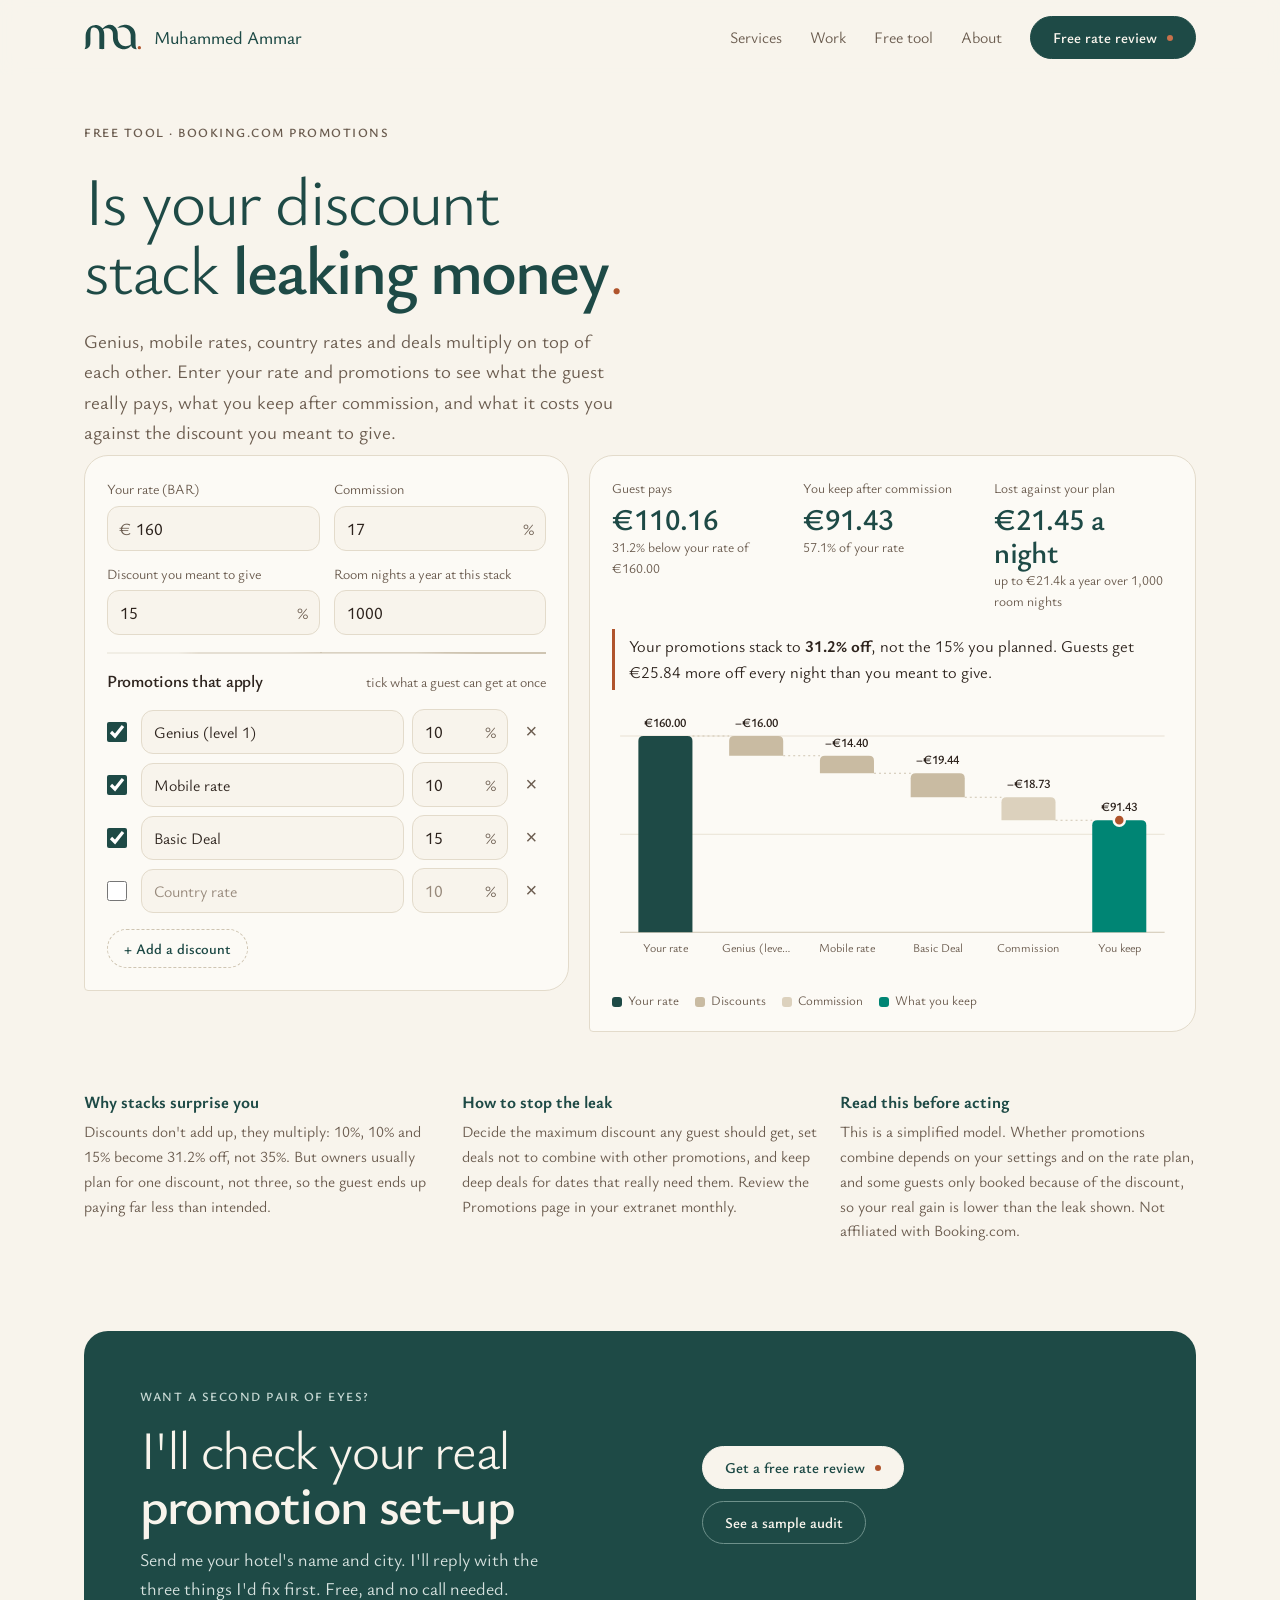
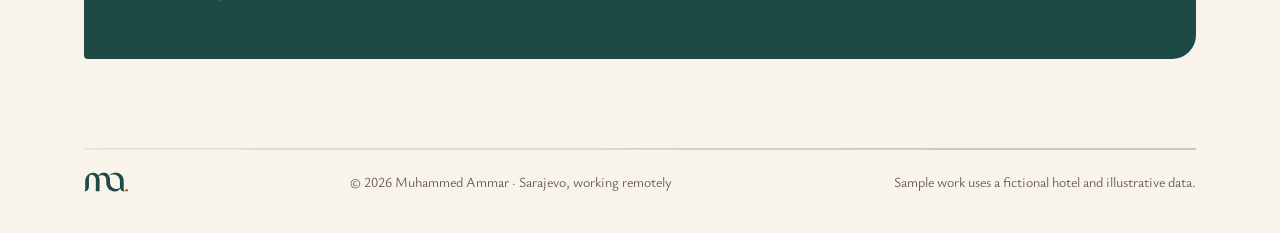
==== tools/discount-stack.html @ 3a13d248 "Add free Booking.com discount stack calculator" ====
<!doctype html>
<html lang="en">
<head>
<meta charset="utf-8">
<meta name="viewport" content="width=device-width, initial-scale=1">
<title>Booking.com discount stack calculator · Muhammed Ammar</title>
<meta name="description" content="Free calculator: see how Genius, mobile rates and deals multiply on Booking.com, what guests really pay, and what you keep after commission.">
<meta name="theme-color" content="#F8F4EC">
<meta property="og:title" content="Booking.com discount stack calculator · Muhammed Ammar">
<meta property="og:description" content="Free calculator: see how Genius, mobile rates and deals multiply on Booking.com, what guests really pay, and what you keep after commission.">
<meta property="og:type" content="website">
<meta property="og:url" content="https://mukymouse.github.io/tools/discount-stack.html">
<meta property="og:image" content="https://mukymouse.github.io/assets/og.png">
<meta name="twitter:card" content="summary_large_image">
<link rel="icon" href="../assets/favicon.svg" type="image/svg+xml">
<link rel="icon" href="../assets/favicon-32.png" sizes="32x32" type="image/png">
<link rel="apple-touch-icon" href="../assets/apple-touch-icon.png">
<link rel="preconnect" href="https://fonts.googleapis.com"><link rel="preconnect" href="https://fonts.gstatic.com" crossorigin><link rel="stylesheet" href="https://fonts.googleapis.com/css2?family=Ysabeau+Office:ital,wght@0,300;0,400;0,500;0,600;0,700;1,400&display=swap">
<link rel="stylesheet" href="../assets/site.css">
</head>
<body>
<header class="top"><div class="wrap">
  <a class="brand" href="../index.html" aria-label="Muhammed Ammar, home"><svg viewBox="820 560 2740 1230" role="img" aria-label="ma. mark"><path d="M2671.0,1755.3 C2653.1,1754.5 2607.3,1748.1 2593.5,1744.5 C2590.8,1743.8 2585.3,1742.4 2581.5,1741.5 C2577.7,1740.5 2572.2,1739.2 2569.5,1738.4 C2566.8,1737.6 2560.7,1735.9 2556.0,1734.6 C2396.3,1689.3 2268.3,1563.4 2220.0,1404.0 C2215.3,1388.5 2214.9,1387.1 2210.1,1368.5 C2209.2,1364.8 2207.0,1353.9 2203.5,1336.0 C2200.8,1321.6 2197.8,1301.7 2195.4,1281.5 C2191.3,1247.0 2190.9,1234.8 2190.0,1140.5 C2189.2,1042.0 2188.5,1026.6 2183.5,989.5 C2181.6,975.3 2176.6,952.4 2172.9,940.3 C2171.2,934.9 2169.5,929.1 2169.0,927.5 C2168.6,925.9 2167.2,922.0 2166.0,919.0 C2164.8,916.0 2163.5,912.4 2163.1,911.0 C2142.6,847.1 2077.7,788.1 2007.5,769.7 C2004.2,768.9 1999.7,767.7 1997.5,767.1 C1960.3,757.4 1908.6,756.5 1862.0,764.7 C1835.9,769.3 1830.4,770.4 1817.5,774.0 C1813.1,775.2 1808.2,776.6 1806.5,777.0 C1790.7,781.1 1751.5,796.7 1729.8,807.6 C1721.0,812.0 1720.8,814.1 1728.0,830.1 C1735.4,846.4 1745.6,872.6 1750.1,886.5 C1751.1,889.8 1752.5,894.1 1753.2,896.0 C1753.8,897.9 1754.6,900.9 1755.0,902.5 C1755.4,904.1 1756.8,909.1 1758.0,913.5 C1760.6,922.7 1761.9,928.8 1766.1,949.5 C1774.1,988.9 1777.5,1022.4 1778.9,1073.5 C1780.4,1127.9 1779.4,1747.1 1777.8,1748.1 C1775.6,1749.5 1549.6,1749.2 1548.2,1747.8 C1547.3,1746.9 1547.0,1667.7 1547.0,1397.4 C1547.0,1175.0 1546.6,1042.6 1546.0,1032.8 C1544.8,1013.9 1542.3,988.2 1541.0,981.5 C1540.5,978.8 1539.8,974.2 1539.5,971.5 C1539.2,968.8 1538.3,963.6 1537.5,960.0 C1536.8,956.4 1535.4,949.9 1534.5,945.5 C1532.9,937.9 1532.1,935.0 1528.4,922.0 C1500.9,827.8 1437.0,758.9 1357.5,738.0 C1355.8,737.6 1350.2,736.1 1345.0,734.7 C1306.1,724.5 1257.6,724.4 1221.0,734.4 C1218.0,735.2 1213.7,736.4 1211.5,737.0 C1196.4,741.2 1183.8,748.7 1177.1,757.6 C1166.6,771.4 1150.5,810.7 1145.7,834.0 C1145.4,835.4 1144.5,839.6 1143.6,843.5 C1138.3,866.3 1132.6,903.6 1129.6,934.5 C1127.4,957.2 1125.2,985.2 1124.4,1001.0 C1124.0,1008.4 1123.8,1110.8 1123.9,1228.5 C1124.1,1443.9 1123.9,1456.4 1120.5,1485.5 C1117.2,1512.7 1115.7,1520.2 1107.0,1553.5 C1082.4,1647.1 1001.8,1722.3 902.5,1744.3 C898.6,1745.1 893.2,1746.3 890.5,1746.9 C881.2,1748.9 859.2,1752.0 854.1,1752.0 C847.9,1752.0 847.2,1748.9 851.7,1741.8 C864.8,1720.9 879.5,1681.9 886.5,1649.0 C887.4,1644.9 888.5,1639.7 889.0,1637.4 C890.8,1629.7 893.9,1604.5 895.0,1589.0 C895.6,1580.5 896.3,1572.2 896.6,1570.5 C896.9,1568.8 897.6,1459.7 898.0,1328.0 C898.8,1096.6 899.1,1076.5 902.0,1056.2 C907.5,1017.6 910.5,1000.5 915.6,979.0 C918.2,968.2 918.6,966.8 924.0,949.0 C970.2,796.9 1080.8,682.3 1227.5,634.6 C1233.7,632.5 1242.5,630.1 1260.0,625.4 C1272.7,622.1 1299.7,617.4 1325.0,614.1 C1365.4,608.8 1419.2,610.4 1457.0,618.1 C1462.8,619.2 1469.5,620.6 1472.0,621.0 C1506.1,627.1 1561.9,650.7 1596.0,673.4 C1631.8,697.1 1681.0,744.9 1694.9,769.2 C1697.9,774.4 1703.9,773.2 1708.6,766.8 C1760.5,694.0 1841.2,637.4 1925.0,614.8 C1932.9,612.7 1934.1,612.4 1948.5,609.2 C2001.9,597.3 2063.1,597.3 2116.5,609.2 C2121.4,610.3 2127.3,611.6 2129.5,612.0 C2152.3,616.8 2200.2,637.0 2227.1,653.2 C2307.1,701.4 2370.7,791.1 2397.0,892.5 C2397.4,894.1 2398.9,899.8 2400.3,905.0 C2403.0,915.6 2405.2,926.0 2407.5,939.8 C2408.3,944.8 2409.7,952.9 2410.5,957.8 C2411.9,966.4 2413.9,982.6 2416.2,1005.0 C2416.9,1012.5 2417.6,1051.4 2418.0,1116.5 C2418.7,1218.0 2419.2,1229.9 2423.0,1253.7 C2423.6,1257.4 2424.8,1264.5 2425.6,1269.5 C2427.7,1282.7 2429.9,1293.3 2432.7,1304.0 C2434.1,1309.2 2435.6,1315.3 2436.1,1317.5 C2437.8,1324.8 2444.3,1345.3 2448.0,1355.0 C2449.2,1358.0 2450.5,1361.6 2451.0,1363.0 C2457.0,1381.6 2485.0,1433.6 2499.9,1454.0 C2593.6,1582.6 2755.3,1637.4 2909.5,1592.9 C2913.3,1591.8 2917.8,1590.5 2919.5,1590.1 C2933.4,1586.3 2964.8,1572.2 2981.3,1562.4 C3000.3,1551.0 3025.0,1532.9 3032.4,1525.0 L3037.3,1519.8 L3036.6,1506.1 C3036.2,1498.6 3035.4,1487.3 3034.9,1481.0 C3034.2,1474.0 3033.5,1403.6 3033.0,1301.5 C3032.1,1126.8 3031.9,1119.8 3027.5,1080.6 C3024.5,1053.4 3019.5,1027.3 3013.6,1007.0 C3006.7,983.7 3005.3,979.7 2997.2,960.0 C2971.1,897.0 2942.0,854.8 2894.7,810.9 C2836.5,756.9 2773.4,726.9 2688.7,713.0 C2621.9,702.1 2543.8,710.3 2469.0,736.2 C2462.7,738.3 2453.4,741.5 2448.5,743.2 C2443.6,744.8 2432.3,749.1 2423.4,752.6 C2404.3,760.2 2401.0,760.6 2401.0,755.6 C2401.0,738.7 2469.0,683.6 2523.5,656.2 C2556.1,639.9 2607.1,621.9 2642.0,614.4 C2663.9,609.6 2662.2,610.0 2688.5,606.0 C2744.5,597.6 2819.1,599.8 2873.7,611.5 C2942.2,626.1 2992.8,646.2 3042.0,678.5 C3126.0,733.5 3189.7,812.2 3220.1,898.5 C3221.6,902.9 3223.8,908.9 3224.9,911.8 C3229.5,924.1 3237.1,951.8 3241.3,971.5 C3243.8,982.9 3245.4,991.7 3250.0,1019.0 C3251.3,1026.3 3254.6,1056.3 3256.0,1072.5 C3258.7,1104.6 3259.2,1138.5 3260.0,1337.0 C3260.5,1452.2 3261.1,1548.3 3261.4,1550.5 C3261.7,1552.7 3262.4,1561.9 3263.0,1571.0 C3265.3,1605.1 3269.2,1632.9 3275.0,1657.0 C3278.6,1672.0 3279.2,1673.9 3287.7,1697.4 C3289.8,1703.3 3298.0,1721.0 3301.0,1726.0 C3302.5,1728.5 3306.0,1734.2 3308.8,1738.7 C3312.5,1744.6 3314.0,1748.0 3314.0,1750.5 L3314.0,1754.0 L3301.2,1754.0 C3192.4,1753.9 3113.8,1713.2 3076.1,1637.5 C3069.4,1623.9 3069.1,1623.2 3060.8,1598.8 L3054.7,1581.0 L3050.6,1581.0 L3046.5,1581.0 L3034.0,1597.3 C3015.5,1621.3 2999.9,1638.0 2976.0,1659.6 C2951.9,1681.3 2912.3,1706.1 2876.1,1722.0 C2859.9,1729.1 2824.6,1740.3 2805.0,1744.5 C2788.0,1748.2 2784.0,1748.9 2772.5,1750.5 C2765.9,1751.3 2757.4,1752.5 2753.5,1753.1 C2737.2,1755.4 2698.0,1756.5 2671.0,1755.3 Z" fill="#1E4A46"/><circle cx="3440" cy="1678" r="78" fill="#B0542C"/></svg><span>Muhammed Ammar</span></a>
  <nav><a href="../index.html#services">Services</a><a href="../index.html#work">Work</a><a href="../tools/discount-stack.html">Free tool</a><a href="../index.html#about">About</a><a class="btn" href="../index.html#contact">Free rate review</a></nav>
</div></header>
<main class="wrap">

<section class="case-hero" style="max-width:860px">
  <span class="t-label">Free tool · Booking.com promotions</span>
  <h1 class="t-display" style="font-size:clamp(38px,5.6vw,68px)">Is your discount stack <b>leaking money</b><span class="stop">.</span></h1>
  <p class="lead">Genius, mobile rates, country rates and deals multiply on top of each other. Enter your rate and promotions to see what the guest really pays, what you keep after commission, and what it costs you against the discount you meant to give.</p>
</section>

<div class="tool">
  <div class="card">
    <div class="fields">
      <div class="field"><label for="bar">Your rate (BAR)</label><div class="inp"><span class="pre">€</span><input id="bar" type="number" inputmode="decimal" min="0" step="1" value="160"></div></div>
      <div class="field"><label for="comm">Commission</label><div class="inp"><input id="comm" type="number" inputmode="decimal" min="0" max="60" step="0.5" value="17"><span class="suf">%</span></div></div>
      <div class="field"><label for="intended">Discount you meant to give</label><div class="inp"><input id="intended" type="number" inputmode="decimal" min="0" max="90" step="1" value="15"><span class="suf">%</span></div></div>
      <div class="field"><label for="nights">Room nights a year at this stack</label><div class="inp"><input id="nights" type="number" inputmode="numeric" min="0" step="10" value="1000"></div></div>
    </div>
    <hr class="rule">
    <div class="disc-head"><b class="t-head" style="font-size:17px">Promotions that apply</b><span class="fine">tick what a guest can get at once</span></div>
    <div class="disc" id="rows"></div>
    <button class="add" id="add" type="button">+ Add a discount</button>
  </div>

  <div class="card" aria-live="polite">
    <div class="res">
      <div><span>Guest pays</span><b id="o-price">€0</b><em id="o-disc"></em></div>
      <div><span>You keep after commission</span><b id="o-keep">€0</b><em id="o-keeppct"></em></div>
      <div><span>Lost against your plan</span><b id="o-leak">€0</b><em id="o-year"></em></div>
    </div>
    <p class="verdict" id="verdict"></p>
    <div class="chart" id="chart"></div>
    <div class="legend"><span><i class="sq" style="background:#1E4A46"></i>Your rate</span><span><i class="sq" style="background:#C9BBA2"></i>Discounts</span><span><i class="sq" style="background:#DCD1BD"></i>Commission</span><span><i class="sq" style="background:#008574"></i>What you keep</span></div>
  </div>
</div>

<section style="padding-top:56px">
  <div class="how">
    <div><b>Why stacks surprise you</b><p>Discounts don't add up, they multiply: 10%, 10% and 15% become 31.2% off, not 35%. But owners usually plan for one discount, not three, so the guest ends up paying far less than intended.</p></div>
    <div><b>How to stop the leak</b><p>Decide the maximum discount any guest should get, set deals not to combine with other promotions, and keep deep deals for dates that really need them. Review the Promotions page in your extranet monthly.</p></div>
    <div><b>Read this before acting</b><p>This is a simplified model. Whether promotions combine depends on your settings and on the rate plan, and some guests only booked because of the discount, so your real gain is lower than the leak shown. Not affiliated with Booking.com.</p></div>
  </div>
</section>

<section>
  <div class="panel contact" style="align-items:center">
    <div style="display:grid;gap:14px"><span class="t-label">Want a second pair of eyes?</span><h2 class="t-display" style="color:var(--paper)">I'll check your real <b>promotion set-up</b></h2><p>Send me your hotel's name and city. I'll reply with the three things I'd fix first. Free, and no call needed.</p></div>
    <div class="links"><a class="btn" href="mailto:mukyammar16@gmail.com?subject=Free%20rate%20review">Get a free rate review</a><a class="btn o" href="../work/revenue-ota-audit.html">See a sample audit</a></div>
  </div>
</section>

<script>
(() => {
  const C = { una: "#1E4A46", teal: "#008574", ly: "#C9BBA2", comm: "#DCD1BD", grid: "#E9E2D4", axis: "#CFC5B2", ink: "#2E241E", ink2: "#6B5C4F", copper: "#B0542C", surf: "#FCFAF5" };
  let rows = [
    { name: "Genius (level 1)", pct: 10, on: true },
    { name: "Mobile rate", pct: 10, on: true },
    { name: "Basic Deal", pct: 15, on: true },
    { name: "Country rate", pct: 10, on: false },
  ];
  const $ = s => document.querySelector(s);
  const num = (v, d = 0) => { const n = parseFloat(String(v).replace(",", ".")); return isFinite(n) ? n : d; };
  const eur = v => "€" + v.toLocaleString("en-GB", { minimumFractionDigits: 2, maximumFractionDigits: 2 });
  const eurK = v => v >= 10000 ? "€" + (v / 1000).toLocaleString("en-GB", { maximumFractionDigits: 1 }) + "k" : "€" + Math.round(v).toLocaleString("en-GB");
  const pct = v => (v * 100).toLocaleString("en-GB", { maximumFractionDigits: 1 }) + "%";
  const esc = s => String(s).replace(/[&<>"]/g, c => ({ "&": "&amp;", "<": "&lt;", ">": "&gt;", '"': "&quot;" }[c]));

  function renderRows() {
    $("#rows").innerHTML = rows.map((r, i) => `
      <div class="drow${r.on ? "" : " off"}">
        <input type="checkbox" aria-label="Apply ${esc(r.name)}" data-i="${i}" data-k="on" ${r.on ? "checked" : ""}>
        <div class="inp nm"><input type="text" aria-label="Discount name" data-i="${i}" data-k="name" value="${esc(r.name)}"></div>
        <div class="inp"><input type="number" inputmode="decimal" min="0" max="90" step="1" aria-label="${esc(r.name)} percent" data-i="${i}" data-k="pct" value="${r.pct}"><span class="suf">%</span></div>
        <button class="x" type="button" aria-label="Remove ${esc(r.name)}" data-del="${i}">×</button>
      </div>`).join("");
  }
  $("#rows").addEventListener("input", e => {
    const t = e.target, i = +t.dataset.i, k = t.dataset.k; if (!k) return;
    rows[i][k] = k === "on" ? t.checked : k === "pct" ? Math.min(90, Math.max(0, num(t.value))) : t.value;
    if (k === "on") t.closest(".drow").classList.toggle("off", !t.checked);
    calc();
  });
  $("#rows").addEventListener("click", e => { const d = e.target.dataset.del; if (d !== undefined) { rows.splice(+d, 1); renderRows(); calc(); } });
  $("#add").addEventListener("click", () => { rows.push({ name: "Early booker deal", pct: 10, on: true }); renderRows(); calc(); });
  ["#bar", "#comm", "#intended", "#nights"].forEach(s => $(s).addEventListener("input", calc));

  function barPath(x, base, top, w, r = 5) {
    r = Math.min(r, w / 2, Math.max(base - top, 0));
    return `M${x},${base} V${top + r} Q${x},${top} ${x + r},${top} H${x + w - r} Q${x + w},${top} ${x + w},${top + r} V${base} Z`;
  }

  function draw(bar, steps, commission, keep) {
    const W = 560, H = 270, L = 8, R = 8, T = 30, B = 44;
    const items = [{ label: "Your rate", from: bar, to: 0, col: C.una, txt: eur(bar) }];
    let run = bar;
    steps.forEach(s => { items.push({ label: s.name, from: run, to: run - s.cut, col: C.ly, txt: "−" + eur(s.cut) }); run -= s.cut; });
    items.push({ label: "Commission", from: run, to: run - commission, col: C.comm, txt: "−" + eur(commission) });
    items.push({ label: "You keep", from: keep, to: 0, col: C.teal, txt: eur(keep), end: true });
    const n = items.length, slot = (W - L - R) / n, bw = Math.min(54, slot * 0.62);
    const y = v => T + (H - T - B) * (1 - v / (bar || 1));
    let svg = `<svg viewBox="0 0 ${W} ${H}" role="img" aria-label="From your rate to what you keep: discounts and commission step by step">`;
    [0.5, 1].forEach(f => svg += `<line x1="${L}" x2="${W - R}" y1="${y(bar * f)}" y2="${y(bar * f)}" stroke="${C.grid}"/>`);
    svg += `<line x1="${L}" x2="${W - R}" y1="${y(0)}" y2="${y(0)}" stroke="${C.axis}"/>`;
    items.forEach((it, i) => {
      const x = L + i * slot + (slot - bw) / 2, top = y(Math.max(it.from, it.to)), base = y(Math.min(it.from, it.to));
      svg += `<path d="${barPath(x, base, top, bw)}" fill="${it.col}"><title>${esc(it.label)}: ${it.txt}</title></path>`;
      if (i < n - 1) { const nx = L + (i + 1) * slot + (slot - bw) / 2, lv = items[i + 1].end ? keep : (it.to === 0 ? it.from : it.to); svg += `<line x1="${x + bw}" x2="${nx}" y1="${y(lv)}" y2="${y(lv)}" stroke="${C.axis}" stroke-dasharray="2 3"/>`; }
      svg += `<text x="${x + bw / 2}" y="${top - 9}" text-anchor="middle" class="lab" style="font-size:12.5px">${it.txt}</text>`;
      const short = it.label.length > 13 ? it.label.slice(0, 12) + "…" : it.label;
      svg += `<text x="${x + bw / 2}" y="${H - B + 20}" text-anchor="middle" class="tk">${esc(short)}</text>`;
      if (it.end) svg += `<circle cx="${x + bw / 2}" cy="${top}" r="5.5" fill="${C.copper}" stroke="${C.surf}" stroke-width="2.5"/>`;
    });
    $("#chart").innerHTML = svg + "</svg>";
  }

  function calc() {
    const bar = Math.max(0, num($("#bar").value)), comm = Math.min(0.6, Math.max(0, num($("#comm").value) / 100));
    const intended = Math.min(0.9, Math.max(0, num($("#intended").value) / 100)), nights = Math.max(0, num($("#nights").value));
    let price = bar; const steps = [];
    rows.filter(r => r.on && r.pct > 0).forEach(r => { const cut = price * r.pct / 100; steps.push({ name: r.name || "Discount", cut }); price -= cut; });
    const disc = bar ? 1 - price / bar : 0, commission = price * comm, keep = price - commission;
    const planKeep = bar * (1 - intended) * (1 - comm), leak = Math.max(0, planKeep - keep), year = leak * nights;
    $("#o-price").textContent = eur(price);
    $("#o-disc").textContent = pct(disc) + " below your rate of " + eur(bar);
    $("#o-keep").textContent = eur(keep);
    $("#o-keeppct").textContent = pct(bar ? keep / bar : 0) + " of your rate";
    $("#o-leak").textContent = eur(leak) + " a night";
    $("#o-year").textContent = nights ? "up to " + eurK(year) + " a year over " + nights.toLocaleString("en-GB") + " room nights" : "add room nights to see the year";
    const v = $("#verdict");
    if (disc > intended + 0.005) {
      v.className = "verdict leak";
      v.innerHTML = `Your promotions stack to <b>${pct(disc)} off</b>, not the ${pct(intended)} you planned. Guests get ${eur(bar * (1 - intended) - price)} more off every night than you meant to give.`;
    } else {
      v.className = "verdict";
      v.innerHTML = `Your stack gives <b>${pct(disc)} off</b>, within the ${pct(intended)} you planned. No leak at these settings.`;
    }
    draw(bar, steps, commission, keep);
  }
  renderRows(); calc();
})();
</script>

</main>
<footer><div class="wrap"><hr class="rule"><div><svg viewBox="820 560 2740 1230" role="img" aria-label="ma. mark"><path d="M2671.0,1755.3 C2653.1,1754.5 2607.3,1748.1 2593.5,1744.5 C2590.8,1743.8 2585.3,1742.4 2581.5,1741.5 C2577.7,1740.5 2572.2,1739.2 2569.5,1738.4 C2566.8,1737.6 2560.7,1735.9 2556.0,1734.6 C2396.3,1689.3 2268.3,1563.4 2220.0,1404.0 C2215.3,1388.5 2214.9,1387.1 2210.1,1368.5 C2209.2,1364.8 2207.0,1353.9 2203.5,1336.0 C2200.8,1321.6 2197.8,1301.7 2195.4,1281.5 C2191.3,1247.0 2190.9,1234.8 2190.0,1140.5 C2189.2,1042.0 2188.5,1026.6 2183.5,989.5 C2181.6,975.3 2176.6,952.4 2172.9,940.3 C2171.2,934.9 2169.5,929.1 2169.0,927.5 C2168.6,925.9 2167.2,922.0 2166.0,919.0 C2164.8,916.0 2163.5,912.4 2163.1,911.0 C2142.6,847.1 2077.7,788.1 2007.5,769.7 C2004.2,768.9 1999.7,767.7 1997.5,767.1 C1960.3,757.4 1908.6,756.5 1862.0,764.7 C1835.9,769.3 1830.4,770.4 1817.5,774.0 C1813.1,775.2 1808.2,776.6 1806.5,777.0 C1790.7,781.1 1751.5,796.7 1729.8,807.6 C1721.0,812.0 1720.8,814.1 1728.0,830.1 C1735.4,846.4 1745.6,872.6 1750.1,886.5 C1751.1,889.8 1752.5,894.1 1753.2,896.0 C1753.8,897.9 1754.6,900.9 1755.0,902.5 C1755.4,904.1 1756.8,909.1 1758.0,913.5 C1760.6,922.7 1761.9,928.8 1766.1,949.5 C1774.1,988.9 1777.5,1022.4 1778.9,1073.5 C1780.4,1127.9 1779.4,1747.1 1777.8,1748.1 C1775.6,1749.5 1549.6,1749.2 1548.2,1747.8 C1547.3,1746.9 1547.0,1667.7 1547.0,1397.4 C1547.0,1175.0 1546.6,1042.6 1546.0,1032.8 C1544.8,1013.9 1542.3,988.2 1541.0,981.5 C1540.5,978.8 1539.8,974.2 1539.5,971.5 C1539.2,968.8 1538.3,963.6 1537.5,960.0 C1536.8,956.4 1535.4,949.9 1534.5,945.5 C1532.9,937.9 1532.1,935.0 1528.4,922.0 C1500.9,827.8 1437.0,758.9 1357.5,738.0 C1355.8,737.6 1350.2,736.1 1345.0,734.7 C1306.1,724.5 1257.6,724.4 1221.0,734.4 C1218.0,735.2 1213.7,736.4 1211.5,737.0 C1196.4,741.2 1183.8,748.7 1177.1,757.6 C1166.6,771.4 1150.5,810.7 1145.7,834.0 C1145.4,835.4 1144.5,839.6 1143.6,843.5 C1138.3,866.3 1132.6,903.6 1129.6,934.5 C1127.4,957.2 1125.2,985.2 1124.4,1001.0 C1124.0,1008.4 1123.8,1110.8 1123.9,1228.5 C1124.1,1443.9 1123.9,1456.4 1120.5,1485.5 C1117.2,1512.7 1115.7,1520.2 1107.0,1553.5 C1082.4,1647.1 1001.8,1722.3 902.5,1744.3 C898.6,1745.1 893.2,1746.3 890.5,1746.9 C881.2,1748.9 859.2,1752.0 854.1,1752.0 C847.9,1752.0 847.2,1748.9 851.7,1741.8 C864.8,1720.9 879.5,1681.9 886.5,1649.0 C887.4,1644.9 888.5,1639.7 889.0,1637.4 C890.8,1629.7 893.9,1604.5 895.0,1589.0 C895.6,1580.5 896.3,1572.2 896.6,1570.5 C896.9,1568.8 897.6,1459.7 898.0,1328.0 C898.8,1096.6 899.1,1076.5 902.0,1056.2 C907.5,1017.6 910.5,1000.5 915.6,979.0 C918.2,968.2 918.6,966.8 924.0,949.0 C970.2,796.9 1080.8,682.3 1227.5,634.6 C1233.7,632.5 1242.5,630.1 1260.0,625.4 C1272.7,622.1 1299.7,617.4 1325.0,614.1 C1365.4,608.8 1419.2,610.4 1457.0,618.1 C1462.8,619.2 1469.5,620.6 1472.0,621.0 C1506.1,627.1 1561.9,650.7 1596.0,673.4 C1631.8,697.1 1681.0,744.9 1694.9,769.2 C1697.9,774.4 1703.9,773.2 1708.6,766.8 C1760.5,694.0 1841.2,637.4 1925.0,614.8 C1932.9,612.7 1934.1,612.4 1948.5,609.2 C2001.9,597.3 2063.1,597.3 2116.5,609.2 C2121.4,610.3 2127.3,611.6 2129.5,612.0 C2152.3,616.8 2200.2,637.0 2227.1,653.2 C2307.1,701.4 2370.7,791.1 2397.0,892.5 C2397.4,894.1 2398.9,899.8 2400.3,905.0 C2403.0,915.6 2405.2,926.0 2407.5,939.8 C2408.3,944.8 2409.7,952.9 2410.5,957.8 C2411.9,966.4 2413.9,982.6 2416.2,1005.0 C2416.9,1012.5 2417.6,1051.4 2418.0,1116.5 C2418.7,1218.0 2419.2,1229.9 2423.0,1253.7 C2423.6,1257.4 2424.8,1264.5 2425.6,1269.5 C2427.7,1282.7 2429.9,1293.3 2432.7,1304.0 C2434.1,1309.2 2435.6,1315.3 2436.1,1317.5 C2437.8,1324.8 2444.3,1345.3 2448.0,1355.0 C2449.2,1358.0 2450.5,1361.6 2451.0,1363.0 C2457.0,1381.6 2485.0,1433.6 2499.9,1454.0 C2593.6,1582.6 2755.3,1637.4 2909.5,1592.9 C2913.3,1591.8 2917.8,1590.5 2919.5,1590.1 C2933.4,1586.3 2964.8,1572.2 2981.3,1562.4 C3000.3,1551.0 3025.0,1532.9 3032.4,1525.0 L3037.3,1519.8 L3036.6,1506.1 C3036.2,1498.6 3035.4,1487.3 3034.9,1481.0 C3034.2,1474.0 3033.5,1403.6 3033.0,1301.5 C3032.1,1126.8 3031.9,1119.8 3027.5,1080.6 C3024.5,1053.4 3019.5,1027.3 3013.6,1007.0 C3006.7,983.7 3005.3,979.7 2997.2,960.0 C2971.1,897.0 2942.0,854.8 2894.7,810.9 C2836.5,756.9 2773.4,726.9 2688.7,713.0 C2621.9,702.1 2543.8,710.3 2469.0,736.2 C2462.7,738.3 2453.4,741.5 2448.5,743.2 C2443.6,744.8 2432.3,749.1 2423.4,752.6 C2404.3,760.2 2401.0,760.6 2401.0,755.6 C2401.0,738.7 2469.0,683.6 2523.5,656.2 C2556.1,639.9 2607.1,621.9 2642.0,614.4 C2663.9,609.6 2662.2,610.0 2688.5,606.0 C2744.5,597.6 2819.1,599.8 2873.7,611.5 C2942.2,626.1 2992.8,646.2 3042.0,678.5 C3126.0,733.5 3189.7,812.2 3220.1,898.5 C3221.6,902.9 3223.8,908.9 3224.9,911.8 C3229.5,924.1 3237.1,951.8 3241.3,971.5 C3243.8,982.9 3245.4,991.7 3250.0,1019.0 C3251.3,1026.3 3254.6,1056.3 3256.0,1072.5 C3258.7,1104.6 3259.2,1138.5 3260.0,1337.0 C3260.5,1452.2 3261.1,1548.3 3261.4,1550.5 C3261.7,1552.7 3262.4,1561.9 3263.0,1571.0 C3265.3,1605.1 3269.2,1632.9 3275.0,1657.0 C3278.6,1672.0 3279.2,1673.9 3287.7,1697.4 C3289.8,1703.3 3298.0,1721.0 3301.0,1726.0 C3302.5,1728.5 3306.0,1734.2 3308.8,1738.7 C3312.5,1744.6 3314.0,1748.0 3314.0,1750.5 L3314.0,1754.0 L3301.2,1754.0 C3192.4,1753.9 3113.8,1713.2 3076.1,1637.5 C3069.4,1623.9 3069.1,1623.2 3060.8,1598.8 L3054.7,1581.0 L3050.6,1581.0 L3046.5,1581.0 L3034.0,1597.3 C3015.5,1621.3 2999.9,1638.0 2976.0,1659.6 C2951.9,1681.3 2912.3,1706.1 2876.1,1722.0 C2859.9,1729.1 2824.6,1740.3 2805.0,1744.5 C2788.0,1748.2 2784.0,1748.9 2772.5,1750.5 C2765.9,1751.3 2757.4,1752.5 2753.5,1753.1 C2737.2,1755.4 2698.0,1756.5 2671.0,1755.3 Z" fill="#1E4A46"/><circle cx="3440" cy="1678" r="78" fill="#B0542C"/></svg><span>© 2026 Muhammed Ammar · Sarajevo, working remotely</span><span>Sample work uses a fictional hotel and illustrative data.</span></div></div></footer>
</body>
</html>
---- assets/site.css ----
/* Muhammed Ammar brand system v2: shared web tokens + components.
   Round (arches, bowl) · thin (hairline joins) · sharp (flat foot, tapered tails) · the copper point.
   Load fonts first: Ysabeau Office 300/400/500/600/700 (Google Fonts). Single light look. */
:root {
  --una: #1E4A46; --una-2: #255650;
  --paper: #F8F4EC; --surf: #FCFAF5; --sand: #EFE8DA;
  --ink: #2E241E; --ink-2: #6B5C4F; --muted: #988A7C;
  --line: #E3DBCB; --grid: #E9E2D4; --axis: #CFC5B2;
  --copper: #B0542C; --copper-on-una: #C9714B;
  --teal: #008574; --blue: #3874A6; --mustard: #A07A12; --ly: #C9BBA2;
  --up: #00705F; --dn: #9A4523;
  --font: "Ysabeau Office", "Segoe UI", system-ui, sans-serif;
  --r: 24px; --r-cut: 4px;
  --flick: 24px 24px 24px 4px;          /* cards & panels: one sharp corner, like the tapered tail */
  --flick-s: 16px 16px 16px 3px;        /* small cards, images in lists */
  color-scheme: light;
}

/* ---------- type: one family ---------- */
.t-display { font-family: var(--font); font-weight: 300; letter-spacing: -.03em; line-height: 1.02; color: var(--una); text-wrap: balance; }
.t-display b, .t-display strong { font-weight: 600; }
.t-head { font-family: var(--font); font-weight: 600; letter-spacing: -.015em; line-height: 1.15; color: var(--ink); }
.t-label { font-family: var(--font); font-weight: 600; font-size: 12.5px; letter-spacing: .12em; text-transform: uppercase; color: var(--ink-2); }
.t-num { font-variant-numeric: lining-nums tabular-nums; }
.stop { color: var(--copper); }                       /* "Better prices<span class=stop>.</span>" — one per page */

/* ---------- controls: pills ---------- */
.btn { display: inline-flex; align-items: center; gap: 10px; border-radius: 999px; padding: 13px 22px; font: 600 15px/1 var(--font);
       background: var(--una); color: var(--paper); border: 1px solid var(--una); text-decoration: none; white-space: nowrap; cursor: pointer; }
.btn::after { content: ""; width: 6px; height: 6px; border-radius: 50%; background: var(--copper-on-una); }   /* the point on the main button */
.btn.o { background: transparent; color: var(--una); }
.btn.o::after { display: none; }
.btn:hover { background: var(--una-2); } .btn.o:hover { background: var(--sand); }
.chip { display: inline-flex; align-items: center; border-radius: 999px; padding: 6px 12px; font: 500 13.5px/1.2 var(--font); background: var(--sand); color: var(--ink); }

/* ---------- surfaces: the flick corner ---------- */
.card { background: var(--surf); border: 1px solid var(--line); border-radius: var(--flick); padding: 22px; }
.card.s { border-radius: var(--flick-s); padding: 16px 18px; }
.panel { background: var(--una); color: var(--paper); border-radius: var(--flick); padding: 24px; }
.panel .t-label { color: #C4D6D1; }

/* ---------- details: the pen ---------- */
.rule { height: 4px; border: 0; margin: 0;
  background: url("data:image/svg+xml,%3Csvg xmlns='http://www.w3.org/2000/svg' viewBox='0 0 100 4' preserveAspectRatio='none'%3E%3Cpath d='M0,1.65 C30,1.5 70,1.1 100,0.9 L100,3.1 C70,2.9 30,2.5 0,2.35 Z' fill='%23CFC5B2'/%3E%3C/svg%3E") center / 100% 100% no-repeat; }
.pts { list-style: none; margin: 0; padding: 0; display: grid; gap: 8px; }
.pts li { position: relative; padding-left: 18px; }
.pts li::before { content: ""; position: absolute; left: 0; top: .62em; width: 6px; height: 6px; border-radius: 50%; background: var(--copper); }
.pen { text-decoration: none; color: var(--una); font-weight: 600; padding-bottom: 4px;
  background: url("data:image/svg+xml,%3Csvg xmlns='http://www.w3.org/2000/svg' viewBox='0 0 100 8' preserveAspectRatio='none'%3E%3Cpath d='M0,6 C30,5.6 70,4.4 100,3.4 L100,6.6 C70,6.6 30,6.4 0,6 Z' fill='%23B0542C'/%3E%3C/svg%3E") left bottom / 100% 6px no-repeat; }

/* ---------- data text ---------- */
.tk { font-family: var(--font); font-size: 12px; fill: var(--ink-2); font-variant-numeric: lining-nums tabular-nums; }
.lab { font-family: var(--font); font-size: 13px; font-weight: 600; fill: var(--ink); font-variant-numeric: lining-nums; }
.lab.mut { fill: var(--ink-2); font-weight: 500; }
.ann { font-family: var(--font); font-size: 13px; font-weight: 500; fill: var(--ink); }
.ann.mut { fill: var(--ink-2); font-weight: 400; }
.legend { display: flex; gap: 16px; flex-wrap: wrap; font: 400 13px/1.3 var(--font); color: var(--ink-2); }
.legend i { display: inline-block; width: 14px; height: 3px; border-radius: 2px; vertical-align: middle; margin-right: 6px; }
.legend i.sq { width: 10px; height: 10px; border-radius: 3px; }
.legend i.dot { width: 9px; height: 9px; border-radius: 50%; }

/* ---------- site ---------- */
* { box-sizing: border-box; }
html { scroll-behavior: smooth; scroll-padding-top: 84px; }
body { margin: 0; background: var(--paper); color: var(--ink); font-family: var(--font); font-size: 17px; line-height: 1.6; -webkit-font-smoothing: antialiased; }
img, svg { display: block; max-width: 100%; height: auto; }
a { color: inherit; }
p { margin: 0; }
.wrap { max-width: 1160px; margin: 0 auto; padding-inline: 24px; }
@media (max-width: 520px) { .wrap { padding-inline: 16px; } }
.top { position: sticky; top: 0; z-index: 5; background: color-mix(in srgb, var(--paper) 88%, transparent); backdrop-filter: blur(10px); }
.top .wrap { display: flex; align-items: center; justify-content: space-between; gap: 16px; padding-block: 16px; }
.brand { display: flex; align-items: center; gap: 12px; text-decoration: none; color: var(--una); font-size: 18px; font-weight: 500; }
.brand svg { height: 26px; width: auto; }
.top nav { display: flex; align-items: center; gap: 28px; }
.top nav a:not(.btn) { text-decoration: none; color: var(--ink-2); font-size: 16px; }
.top nav a:not(.btn):hover { color: var(--una); }
@media (max-width: 820px) { .top nav a:not(.btn) { display: none; } }
@media (max-width: 420px) { .brand span { display: none; } }
section { padding-block: 88px 0; }
.head { display: grid; gap: 14px; margin-bottom: 30px; max-width: 760px; }
h1, h2 { margin: 0; }
h1 { font-size: clamp(46px, 7.4vw, 92px); }
h2 { font-size: clamp(34px, 4.6vw, 54px); }
h3 { margin: 0; font-size: 21px; }
.lead { font-size: 19px; color: var(--ink-2); max-width: 54ch; }
.cap { font-size: 14.5px; color: var(--ink-2); line-height: 1.5; }
.row { display: flex; gap: 12px; flex-wrap: wrap; align-items: center; }
.grid3 { display: grid; grid-template-columns: repeat(3, minmax(0, 1fr)); gap: 16px; }
.grid2 { display: grid; grid-template-columns: repeat(2, minmax(0, 1fr)); gap: 16px; }
@media (max-width: 900px) { .grid3, .grid2 { grid-template-columns: 1fr; } }
.card, .panel { display: grid; gap: 14px; align-content: start; min-width: 0; }

.hero { padding-block: 56px 0; display: grid; grid-template-columns: minmax(0, 1.15fr) minmax(0, 1fr); gap: 48px; align-items: center; }
@media (max-width: 900px) { .hero { grid-template-columns: 1fr; gap: 36px; padding-top: 32px; } }
.hero .copy { display: grid; gap: 26px; justify-items: start; }
.hero .lang { font-size: 14.5px; color: var(--ink-2); }
.big { font-size: 46px; font-weight: 600; letter-spacing: -.02em; line-height: 1; color: var(--una); }
.delta { font-size: 15px; font-weight: 600; color: var(--up); }

.proof { margin-top: 72px; display: grid; grid-template-columns: repeat(3, minmax(0, 1fr)); gap: 24px; }
.proof div { display: grid; gap: 4px; }
.proof b { font-size: clamp(34px, 4vw, 46px); font-weight: 600; letter-spacing: -.02em; color: var(--una); line-height: 1.05; }
.proof span { font-size: 15px; color: var(--ink-2); max-width: 26ch; }
@media (max-width: 700px) { .proof { grid-template-columns: 1fr; gap: 18px; } }

.svc .price { display: flex; align-items: baseline; gap: 8px; margin-top: auto; padding-top: 8px; }
.svc .price b { font-size: 30px; font-weight: 600; letter-spacing: -.02em; color: var(--una); }
.svc .price span { font-size: 14.5px; color: var(--ink-2); }
.svc { grid-template-rows: auto auto 1fr auto; }

.work a.card { text-decoration: none; color: inherit; padding: 0; overflow: hidden; gap: 0; transition: transform .2s ease; }
.work a.card:hover { transform: translateY(-3px); }
.work .shot { background: var(--sand); aspect-ratio: 1000 / 750; overflow: hidden; }
.work .shot img { width: 100%; height: 100%; object-fit: cover; object-position: top center; }
.work .body { padding: 20px 22px 22px; display: grid; gap: 8px; }
.work .more { color: var(--una); font-weight: 600; font-size: 15px; }

.steps { counter-reset: s; display: grid; grid-template-columns: repeat(3, minmax(0, 1fr)); gap: 28px; }
.steps div { display: grid; gap: 10px; align-content: start; }
.steps div::before { counter-increment: s; content: "0" counter(s); font-size: 14px; font-weight: 600; letter-spacing: .12em; color: var(--ink-2); }
@media (max-width: 900px) { .steps { grid-template-columns: 1fr; gap: 22px; } }

.about { display: grid; grid-template-columns: 220px minmax(0, 1fr); gap: 40px; align-items: start; }
.about .av { width: 180px; aspect-ratio: 1; border-radius: 50%; background: var(--una); display: grid; place-items: center; }
.about .av svg { width: 64%; }
.about .txt { display: grid; gap: 18px; max-width: 66ch; }
@media (max-width: 760px) { .about { grid-template-columns: 1fr; gap: 24px; } .about .av { width: 120px; } }

.contact { padding: clamp(28px, 5vw, 56px); display: grid; grid-template-columns: minmax(0, 1.2fr) minmax(0, 1fr); gap: 36px; align-items: end; }
.contact h2 { color: var(--paper); }
.contact p { color: #D6E2DF; font-size: 18px; max-width: 46ch; }
.contact .btn { background: var(--paper); color: var(--una); border-color: var(--paper); }
.contact .btn::after { background: var(--copper); }
.contact .btn.o { background: transparent; color: var(--paper); border-color: #6E918B; }
.contact .links { display: grid; gap: 12px; justify-items: start; }
.contact .mail { color: var(--paper); font-size: 17px; }
@media (max-width: 900px) { .contact { grid-template-columns: 1fr; } }

footer { margin-top: 88px; padding-block: 0 40px; }
footer .wrap > div { display: flex; justify-content: space-between; align-items: center; gap: 12px 24px; flex-wrap: wrap; padding-top: 20px; font-size: 14px; color: var(--ink-2); }
footer svg { height: 20px; width: auto; }

/* case pages */
.case-hero { padding-block: 48px 0; display: grid; gap: 22px; max-width: 900px; }
.crumb { font-size: 15px; color: var(--ink-2); text-decoration: none; }
.crumb:hover { color: var(--una); }
.meta { display: grid; grid-template-columns: repeat(4, minmax(0, 1fr)); gap: 18px; margin-top: 40px; }
.meta div { display: grid; gap: 4px; }
.meta b { font-size: clamp(30px, 3.6vw, 42px); font-weight: 600; letter-spacing: -.02em; color: var(--una); line-height: 1.05; }
.meta span { font-size: 14.5px; color: var(--ink-2); }
@media (max-width: 760px) { .meta { grid-template-columns: 1fr 1fr; } }
.prose { display: grid; gap: 16px; max-width: 68ch; }
.prose h3 { margin-top: 10px; }
.find { width: 100%; border-collapse: collapse; font-size: 16px; font-variant-numeric: lining-nums tabular-nums; }
.find th { text-align: left; font-size: 12.5px; font-weight: 600; letter-spacing: .12em; text-transform: uppercase; color: var(--ink-2); padding: 10px 12px 10px 0; border-bottom: 1px solid var(--line); }
.find td { padding: 14px 12px 14px 0; border-bottom: 1px solid #EFE8DB; vertical-align: top; }
.find td.n { text-align: right; font-weight: 600; color: var(--una); white-space: nowrap; }
.find th.n { text-align: right; }
.find small { display: block; color: var(--ink-2); font-size: 14.5px; margin-top: 2px; }
.sev { display: inline-block; font-size: 12.5px; font-weight: 600; padding: 2px 9px; border-radius: 99px; background: var(--sand); color: var(--ink); white-space: nowrap; }
@media (max-width: 640px) { .find .hide-s { display: none; } }
.fig { padding: 0; overflow: hidden; background: var(--surf); }
.fig img { width: 100%; }
.grid2 .fig img { aspect-ratio: 1 / 1; object-fit: cover; object-position: top center; }
.fig figcaption { padding: 14px 20px 18px; font-size: 14.5px; color: var(--ink-2); }
figure { margin: 0; }
.toolband { display: flex; justify-content: space-between; align-items: center; gap: 24px; text-decoration: none; color: inherit; padding: 28px 30px; flex-wrap: wrap; }
.toolband:hover { border-color: var(--axis); }

/* ---------- discount stack calculator ---------- */
.tool { display: grid; grid-template-columns: minmax(0, 1fr) minmax(0, 1.25fr); gap: 20px; align-items: start; margin-top: 8px; }
@media (max-width: 900px) { .tool { grid-template-columns: 1fr; } }
.tool .card { gap: 16px; }
.fields { display: grid; grid-template-columns: 1fr 1fr; gap: 12px 14px; }
@media (max-width: 420px) { .fields { grid-template-columns: 1fr; } }
.field { display: grid; gap: 5px; min-width: 0; }
.field label { font-size: 14px; color: var(--ink-2); }
.inp { position: relative; display: flex; align-items: center; }
.inp input { width: 100%; font: 500 17px var(--font); color: var(--ink); background: var(--paper); border: 1px solid var(--line); border-radius: 12px; padding: 10px 12px; font-variant-numeric: lining-nums tabular-nums; }
.inp input:focus { outline: 2px solid var(--una); outline-offset: 1px; border-color: var(--una); }
.inp .pre { position: absolute; left: 12px; color: var(--ink-2); pointer-events: none; } .inp .pre + input { padding-left: 28px; }
.inp .suf { position: absolute; right: 12px; color: var(--ink-2); pointer-events: none; }
.disc-head { display: flex; justify-content: space-between; align-items: baseline; gap: 10px; }
.disc { display: grid; gap: 8px; }
.drow { display: grid; grid-template-columns: 26px minmax(0, 1fr) 96px 30px; gap: 8px; align-items: center; }
.drow input[type=checkbox] { width: 20px; height: 20px; accent-color: var(--una); margin: 0; }
.drow .nm input { font-weight: 400; font-size: 16px; }
.drow.off .nm input, .drow.off .inp input { color: var(--muted); }
.x { border: 0; background: transparent; color: var(--ink-2); font-size: 20px; cursor: pointer; border-radius: 99px; width: 30px; height: 30px; }
.x:hover { background: var(--sand); color: var(--ink); }
.add { border: 1px dashed var(--axis); background: transparent; border-radius: 999px; padding: 9px 16px; font: 600 14.5px var(--font); color: var(--una); cursor: pointer; width: fit-content; }
.add:hover { background: var(--sand); }
.res { display: grid; grid-template-columns: repeat(3, minmax(0, 1fr)); gap: 12px; }
@media (max-width: 560px) { .res { grid-template-columns: 1fr; } }
.res div { display: grid; gap: 2px; align-content: start; }
.res span { font-size: 13.5px; color: var(--ink-2); }
.res b { font-size: 30px; font-weight: 600; letter-spacing: -.02em; color: var(--una); line-height: 1.1; font-variant-numeric: lining-nums; }
.res em { font-style: normal; font-size: 13.5px; color: var(--ink-2); }
.verdict { border-left: 3px solid var(--una); padding: 4px 0 4px 14px; font-size: 16.5px; }
.verdict.leak { border-color: var(--copper); }
.chart svg { width: 100%; height: auto; display: block; }
.fine { font-size: 14px; color: var(--ink-2); }
.how { display: grid; grid-template-columns: repeat(3, minmax(0, 1fr)); gap: 22px; }
@media (max-width: 900px) { .how { grid-template-columns: 1fr; } }
.how b { display: block; color: var(--una); font-size: 17px; margin-bottom: 4px; }
.how p { font-size: 15.5px; color: var(--ink-2); }
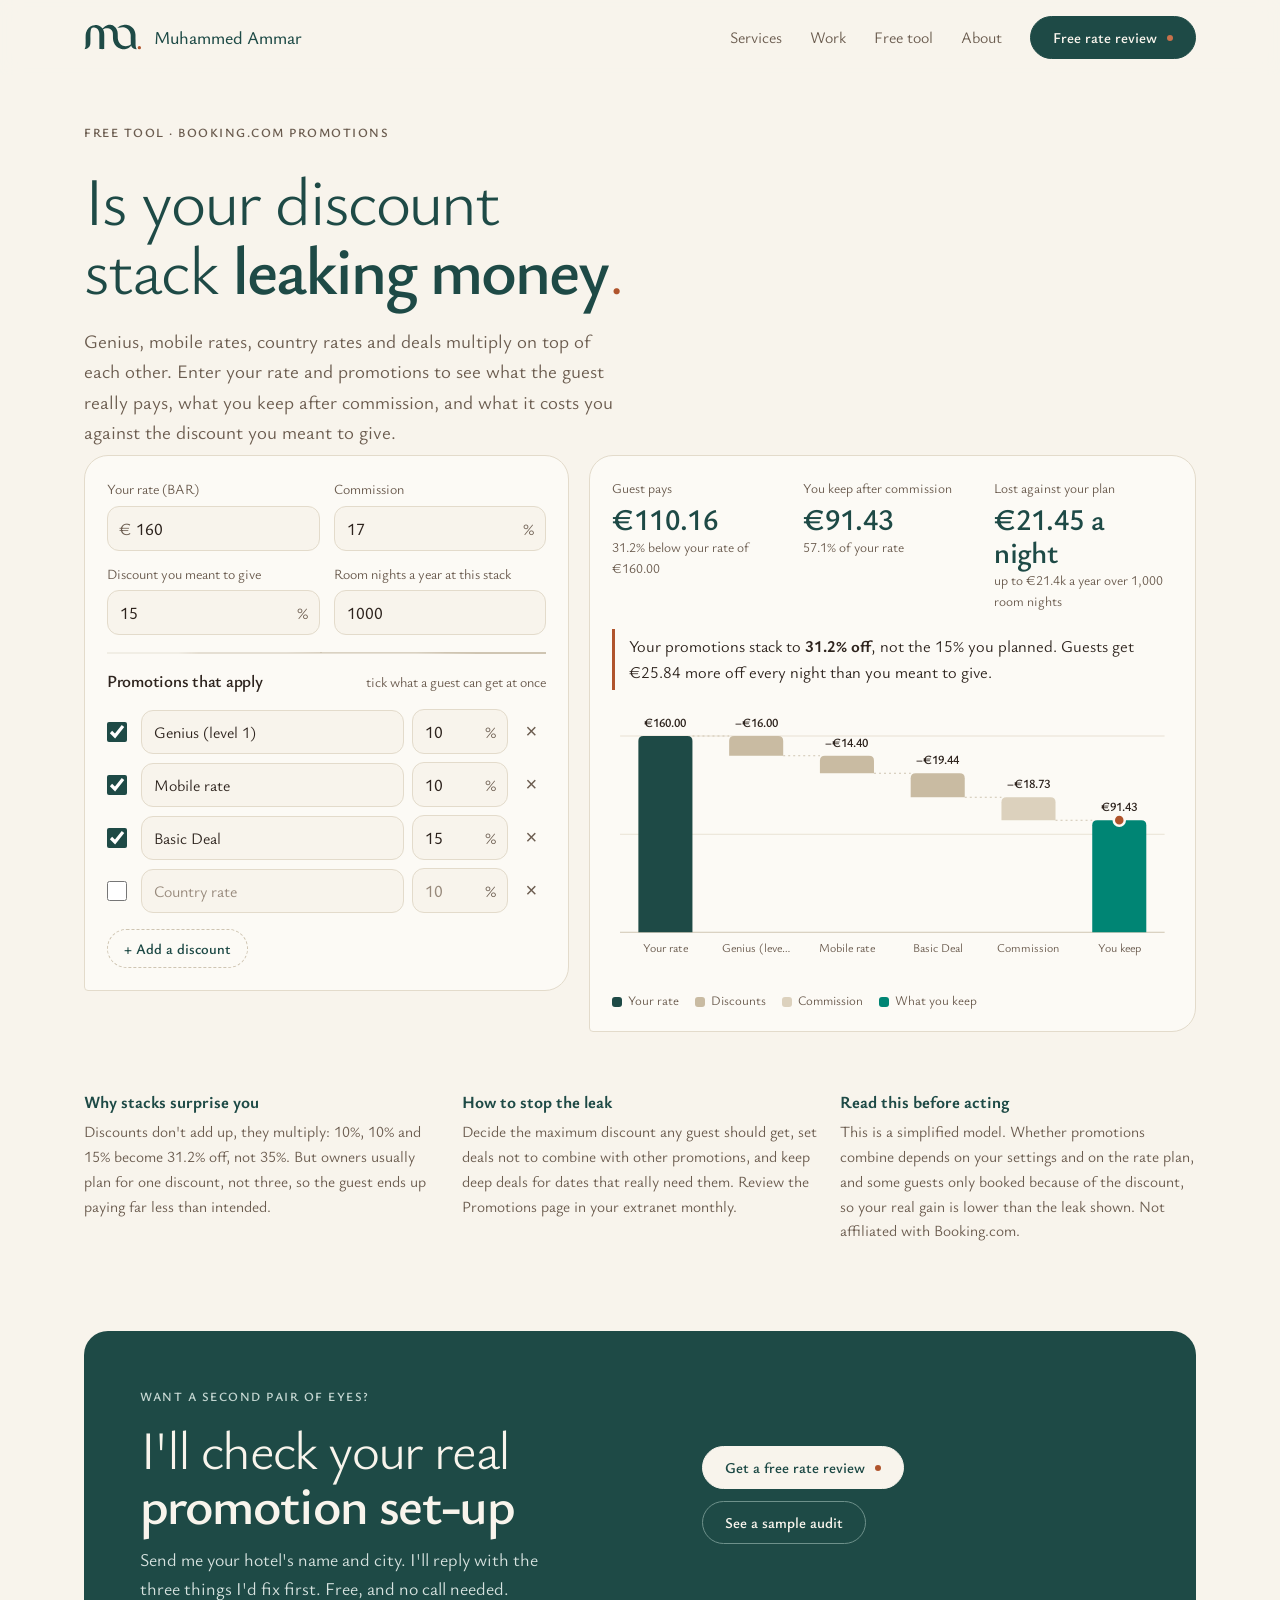
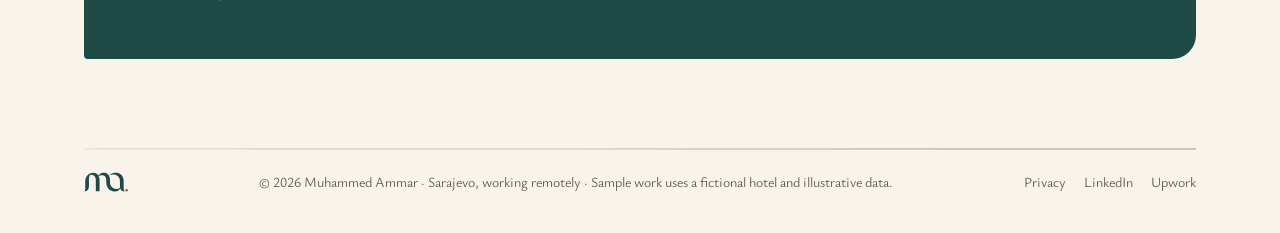
==== commit 195755ea: "Add rate review request form, privacy page, 404 page, structured data, sitemap and robots.txt" ====
--- a/tools/discount-stack.html
+++ b/tools/discount-stack.html
@@ -12,6 +12,8 @@
 <meta property="og:url" content="https://mukymouse.github.io/tools/discount-stack.html">
 <meta property="og:image" content="https://mukymouse.github.io/assets/og.png">
 <meta name="twitter:card" content="summary_large_image">
+<link rel="canonical" href="https://mukymouse.github.io/tools/discount-stack.html">
+
 <link rel="icon" href="../assets/favicon.svg" type="image/svg+xml">
 <link rel="icon" href="../assets/favicon-32.png" sizes="32x32" type="image/png">
 <link rel="apple-touch-icon" href="../assets/apple-touch-icon.png">
@@ -164,6 +166,6 @@
 </script>
 
 </main>
-<footer><div class="wrap"><hr class="rule"><div><svg viewBox="820 560 2740 1230" role="img" aria-label="ma. mark"><path d="M2671.0,1755.3 C2653.1,1754.5 2607.3,1748.1 2593.5,1744.5 C2590.8,1743.8 2585.3,1742.4 2581.5,1741.5 C2577.7,1740.5 2572.2,1739.2 2569.5,1738.4 C2566.8,1737.6 2560.7,1735.9 2556.0,1734.6 C2396.3,1689.3 2268.3,1563.4 2220.0,1404.0 C2215.3,1388.5 2214.9,1387.1 2210.1,1368.5 C2209.2,1364.8 2207.0,1353.9 2203.5,1336.0 C2200.8,1321.6 2197.8,1301.7 2195.4,1281.5 C2191.3,1247.0 2190.9,1234.8 2190.0,1140.5 C2189.2,1042.0 2188.5,1026.6 2183.5,989.5 C2181.6,975.3 2176.6,952.4 2172.9,940.3 C2171.2,934.9 2169.5,929.1 2169.0,927.5 C2168.6,925.9 2167.2,922.0 2166.0,919.0 C2164.8,916.0 2163.5,912.4 2163.1,911.0 C2142.6,847.1 2077.7,788.1 2007.5,769.7 C2004.2,768.9 1999.7,767.7 1997.5,767.1 C1960.3,757.4 1908.6,756.5 1862.0,764.7 C1835.9,769.3 1830.4,770.4 1817.5,774.0 C1813.1,775.2 1808.2,776.6 1806.5,777.0 C1790.7,781.1 1751.5,796.7 1729.8,807.6 C1721.0,812.0 1720.8,814.1 1728.0,830.1 C1735.4,846.4 1745.6,872.6 1750.1,886.5 C1751.1,889.8 1752.5,894.1 1753.2,896.0 C1753.8,897.9 1754.6,900.9 1755.0,902.5 C1755.4,904.1 1756.8,909.1 1758.0,913.5 C1760.6,922.7 1761.9,928.8 1766.1,949.5 C1774.1,988.9 1777.5,1022.4 1778.9,1073.5 C1780.4,1127.9 1779.4,1747.1 1777.8,1748.1 C1775.6,1749.5 1549.6,1749.2 1548.2,1747.8 C1547.3,1746.9 1547.0,1667.7 1547.0,1397.4 C1547.0,1175.0 1546.6,1042.6 1546.0,1032.8 C1544.8,1013.9 1542.3,988.2 1541.0,981.5 C1540.5,978.8 1539.8,974.2 1539.5,971.5 C1539.2,968.8 1538.3,963.6 1537.5,960.0 C1536.8,956.4 1535.4,949.9 1534.5,945.5 C1532.9,937.9 1532.1,935.0 1528.4,922.0 C1500.9,827.8 1437.0,758.9 1357.5,738.0 C1355.8,737.6 1350.2,736.1 1345.0,734.7 C1306.1,724.5 1257.6,724.4 1221.0,734.4 C1218.0,735.2 1213.7,736.4 1211.5,737.0 C1196.4,741.2 1183.8,748.7 1177.1,757.6 C1166.6,771.4 1150.5,810.7 1145.7,834.0 C1145.4,835.4 1144.5,839.6 1143.6,843.5 C1138.3,866.3 1132.6,903.6 1129.6,934.5 C1127.4,957.2 1125.2,985.2 1124.4,1001.0 C1124.0,1008.4 1123.8,1110.8 1123.9,1228.5 C1124.1,1443.9 1123.9,1456.4 1120.5,1485.5 C1117.2,1512.7 1115.7,1520.2 1107.0,1553.5 C1082.4,1647.1 1001.8,1722.3 902.5,1744.3 C898.6,1745.1 893.2,1746.3 890.5,1746.9 C881.2,1748.9 859.2,1752.0 854.1,1752.0 C847.9,1752.0 847.2,1748.9 851.7,1741.8 C864.8,1720.9 879.5,1681.9 886.5,1649.0 C887.4,1644.9 888.5,1639.7 889.0,1637.4 C890.8,1629.7 893.9,1604.5 895.0,1589.0 C895.6,1580.5 896.3,1572.2 896.6,1570.5 C896.9,1568.8 897.6,1459.7 898.0,1328.0 C898.8,1096.6 899.1,1076.5 902.0,1056.2 C907.5,1017.6 910.5,1000.5 915.6,979.0 C918.2,968.2 918.6,966.8 924.0,949.0 C970.2,796.9 1080.8,682.3 1227.5,634.6 C1233.7,632.5 1242.5,630.1 1260.0,625.4 C1272.7,622.1 1299.7,617.4 1325.0,614.1 C1365.4,608.8 1419.2,610.4 1457.0,618.1 C1462.8,619.2 1469.5,620.6 1472.0,621.0 C1506.1,627.1 1561.9,650.7 1596.0,673.4 C1631.8,697.1 1681.0,744.9 1694.9,769.2 C1697.9,774.4 1703.9,773.2 1708.6,766.8 C1760.5,694.0 1841.2,637.4 1925.0,614.8 C1932.9,612.7 1934.1,612.4 1948.5,609.2 C2001.9,597.3 2063.1,597.3 2116.5,609.2 C2121.4,610.3 2127.3,611.6 2129.5,612.0 C2152.3,616.8 2200.2,637.0 2227.1,653.2 C2307.1,701.4 2370.7,791.1 2397.0,892.5 C2397.4,894.1 2398.9,899.8 2400.3,905.0 C2403.0,915.6 2405.2,926.0 2407.5,939.8 C2408.3,944.8 2409.7,952.9 2410.5,957.8 C2411.9,966.4 2413.9,982.6 2416.2,1005.0 C2416.9,1012.5 2417.6,1051.4 2418.0,1116.5 C2418.7,1218.0 2419.2,1229.9 2423.0,1253.7 C2423.6,1257.4 2424.8,1264.5 2425.6,1269.5 C2427.7,1282.7 2429.9,1293.3 2432.7,1304.0 C2434.1,1309.2 2435.6,1315.3 2436.1,1317.5 C2437.8,1324.8 2444.3,1345.3 2448.0,1355.0 C2449.2,1358.0 2450.5,1361.6 2451.0,1363.0 C2457.0,1381.6 2485.0,1433.6 2499.9,1454.0 C2593.6,1582.6 2755.3,1637.4 2909.5,1592.9 C2913.3,1591.8 2917.8,1590.5 2919.5,1590.1 C2933.4,1586.3 2964.8,1572.2 2981.3,1562.4 C3000.3,1551.0 3025.0,1532.9 3032.4,1525.0 L3037.3,1519.8 L3036.6,1506.1 C3036.2,1498.6 3035.4,1487.3 3034.9,1481.0 C3034.2,1474.0 3033.5,1403.6 3033.0,1301.5 C3032.1,1126.8 3031.9,1119.8 3027.5,1080.6 C3024.5,1053.4 3019.5,1027.3 3013.6,1007.0 C3006.7,983.7 3005.3,979.7 2997.2,960.0 C2971.1,897.0 2942.0,854.8 2894.7,810.9 C2836.5,756.9 2773.4,726.9 2688.7,713.0 C2621.9,702.1 2543.8,710.3 2469.0,736.2 C2462.7,738.3 2453.4,741.5 2448.5,743.2 C2443.6,744.8 2432.3,749.1 2423.4,752.6 C2404.3,760.2 2401.0,760.6 2401.0,755.6 C2401.0,738.7 2469.0,683.6 2523.5,656.2 C2556.1,639.9 2607.1,621.9 2642.0,614.4 C2663.9,609.6 2662.2,610.0 2688.5,606.0 C2744.5,597.6 2819.1,599.8 2873.7,611.5 C2942.2,626.1 2992.8,646.2 3042.0,678.5 C3126.0,733.5 3189.7,812.2 3220.1,898.5 C3221.6,902.9 3223.8,908.9 3224.9,911.8 C3229.5,924.1 3237.1,951.8 3241.3,971.5 C3243.8,982.9 3245.4,991.7 3250.0,1019.0 C3251.3,1026.3 3254.6,1056.3 3256.0,1072.5 C3258.7,1104.6 3259.2,1138.5 3260.0,1337.0 C3260.5,1452.2 3261.1,1548.3 3261.4,1550.5 C3261.7,1552.7 3262.4,1561.9 3263.0,1571.0 C3265.3,1605.1 3269.2,1632.9 3275.0,1657.0 C3278.6,1672.0 3279.2,1673.9 3287.7,1697.4 C3289.8,1703.3 3298.0,1721.0 3301.0,1726.0 C3302.5,1728.5 3306.0,1734.2 3308.8,1738.7 C3312.5,1744.6 3314.0,1748.0 3314.0,1750.5 L3314.0,1754.0 L3301.2,1754.0 C3192.4,1753.9 3113.8,1713.2 3076.1,1637.5 C3069.4,1623.9 3069.1,1623.2 3060.8,1598.8 L3054.7,1581.0 L3050.6,1581.0 L3046.5,1581.0 L3034.0,1597.3 C3015.5,1621.3 2999.9,1638.0 2976.0,1659.6 C2951.9,1681.3 2912.3,1706.1 2876.1,1722.0 C2859.9,1729.1 2824.6,1740.3 2805.0,1744.5 C2788.0,1748.2 2784.0,1748.9 2772.5,1750.5 C2765.9,1751.3 2757.4,1752.5 2753.5,1753.1 C2737.2,1755.4 2698.0,1756.5 2671.0,1755.3 Z" fill="#1E4A46"/><circle cx="3440" cy="1678" r="78" fill="#B0542C"/></svg><span>© 2026 Muhammed Ammar · Sarajevo, working remotely</span><span>Sample work uses a fictional hotel and illustrative data.</span></div></div></footer>
+<footer><div class="wrap"><hr class="rule"><div><svg viewBox="820 560 2740 1230" role="img" aria-label="ma. mark"><path d="M2671.0,1755.3 C2653.1,1754.5 2607.3,1748.1 2593.5,1744.5 C2590.8,1743.8 2585.3,1742.4 2581.5,1741.5 C2577.7,1740.5 2572.2,1739.2 2569.5,1738.4 C2566.8,1737.6 2560.7,1735.9 2556.0,1734.6 C2396.3,1689.3 2268.3,1563.4 2220.0,1404.0 C2215.3,1388.5 2214.9,1387.1 2210.1,1368.5 C2209.2,1364.8 2207.0,1353.9 2203.5,1336.0 C2200.8,1321.6 2197.8,1301.7 2195.4,1281.5 C2191.3,1247.0 2190.9,1234.8 2190.0,1140.5 C2189.2,1042.0 2188.5,1026.6 2183.5,989.5 C2181.6,975.3 2176.6,952.4 2172.9,940.3 C2171.2,934.9 2169.5,929.1 2169.0,927.5 C2168.6,925.9 2167.2,922.0 2166.0,919.0 C2164.8,916.0 2163.5,912.4 2163.1,911.0 C2142.6,847.1 2077.7,788.1 2007.5,769.7 C2004.2,768.9 1999.7,767.7 1997.5,767.1 C1960.3,757.4 1908.6,756.5 1862.0,764.7 C1835.9,769.3 1830.4,770.4 1817.5,774.0 C1813.1,775.2 1808.2,776.6 1806.5,777.0 C1790.7,781.1 1751.5,796.7 1729.8,807.6 C1721.0,812.0 1720.8,814.1 1728.0,830.1 C1735.4,846.4 1745.6,872.6 1750.1,886.5 C1751.1,889.8 1752.5,894.1 1753.2,896.0 C1753.8,897.9 1754.6,900.9 1755.0,902.5 C1755.4,904.1 1756.8,909.1 1758.0,913.5 C1760.6,922.7 1761.9,928.8 1766.1,949.5 C1774.1,988.9 1777.5,1022.4 1778.9,1073.5 C1780.4,1127.9 1779.4,1747.1 1777.8,1748.1 C1775.6,1749.5 1549.6,1749.2 1548.2,1747.8 C1547.3,1746.9 1547.0,1667.7 1547.0,1397.4 C1547.0,1175.0 1546.6,1042.6 1546.0,1032.8 C1544.8,1013.9 1542.3,988.2 1541.0,981.5 C1540.5,978.8 1539.8,974.2 1539.5,971.5 C1539.2,968.8 1538.3,963.6 1537.5,960.0 C1536.8,956.4 1535.4,949.9 1534.5,945.5 C1532.9,937.9 1532.1,935.0 1528.4,922.0 C1500.9,827.8 1437.0,758.9 1357.5,738.0 C1355.8,737.6 1350.2,736.1 1345.0,734.7 C1306.1,724.5 1257.6,724.4 1221.0,734.4 C1218.0,735.2 1213.7,736.4 1211.5,737.0 C1196.4,741.2 1183.8,748.7 1177.1,757.6 C1166.6,771.4 1150.5,810.7 1145.7,834.0 C1145.4,835.4 1144.5,839.6 1143.6,843.5 C1138.3,866.3 1132.6,903.6 1129.6,934.5 C1127.4,957.2 1125.2,985.2 1124.4,1001.0 C1124.0,1008.4 1123.8,1110.8 1123.9,1228.5 C1124.1,1443.9 1123.9,1456.4 1120.5,1485.5 C1117.2,1512.7 1115.7,1520.2 1107.0,1553.5 C1082.4,1647.1 1001.8,1722.3 902.5,1744.3 C898.6,1745.1 893.2,1746.3 890.5,1746.9 C881.2,1748.9 859.2,1752.0 854.1,1752.0 C847.9,1752.0 847.2,1748.9 851.7,1741.8 C864.8,1720.9 879.5,1681.9 886.5,1649.0 C887.4,1644.9 888.5,1639.7 889.0,1637.4 C890.8,1629.7 893.9,1604.5 895.0,1589.0 C895.6,1580.5 896.3,1572.2 896.6,1570.5 C896.9,1568.8 897.6,1459.7 898.0,1328.0 C898.8,1096.6 899.1,1076.5 902.0,1056.2 C907.5,1017.6 910.5,1000.5 915.6,979.0 C918.2,968.2 918.6,966.8 924.0,949.0 C970.2,796.9 1080.8,682.3 1227.5,634.6 C1233.7,632.5 1242.5,630.1 1260.0,625.4 C1272.7,622.1 1299.7,617.4 1325.0,614.1 C1365.4,608.8 1419.2,610.4 1457.0,618.1 C1462.8,619.2 1469.5,620.6 1472.0,621.0 C1506.1,627.1 1561.9,650.7 1596.0,673.4 C1631.8,697.1 1681.0,744.9 1694.9,769.2 C1697.9,774.4 1703.9,773.2 1708.6,766.8 C1760.5,694.0 1841.2,637.4 1925.0,614.8 C1932.9,612.7 1934.1,612.4 1948.5,609.2 C2001.9,597.3 2063.1,597.3 2116.5,609.2 C2121.4,610.3 2127.3,611.6 2129.5,612.0 C2152.3,616.8 2200.2,637.0 2227.1,653.2 C2307.1,701.4 2370.7,791.1 2397.0,892.5 C2397.4,894.1 2398.9,899.8 2400.3,905.0 C2403.0,915.6 2405.2,926.0 2407.5,939.8 C2408.3,944.8 2409.7,952.9 2410.5,957.8 C2411.9,966.4 2413.9,982.6 2416.2,1005.0 C2416.9,1012.5 2417.6,1051.4 2418.0,1116.5 C2418.7,1218.0 2419.2,1229.9 2423.0,1253.7 C2423.6,1257.4 2424.8,1264.5 2425.6,1269.5 C2427.7,1282.7 2429.9,1293.3 2432.7,1304.0 C2434.1,1309.2 2435.6,1315.3 2436.1,1317.5 C2437.8,1324.8 2444.3,1345.3 2448.0,1355.0 C2449.2,1358.0 2450.5,1361.6 2451.0,1363.0 C2457.0,1381.6 2485.0,1433.6 2499.9,1454.0 C2593.6,1582.6 2755.3,1637.4 2909.5,1592.9 C2913.3,1591.8 2917.8,1590.5 2919.5,1590.1 C2933.4,1586.3 2964.8,1572.2 2981.3,1562.4 C3000.3,1551.0 3025.0,1532.9 3032.4,1525.0 L3037.3,1519.8 L3036.6,1506.1 C3036.2,1498.6 3035.4,1487.3 3034.9,1481.0 C3034.2,1474.0 3033.5,1403.6 3033.0,1301.5 C3032.1,1126.8 3031.9,1119.8 3027.5,1080.6 C3024.5,1053.4 3019.5,1027.3 3013.6,1007.0 C3006.7,983.7 3005.3,979.7 2997.2,960.0 C2971.1,897.0 2942.0,854.8 2894.7,810.9 C2836.5,756.9 2773.4,726.9 2688.7,713.0 C2621.9,702.1 2543.8,710.3 2469.0,736.2 C2462.7,738.3 2453.4,741.5 2448.5,743.2 C2443.6,744.8 2432.3,749.1 2423.4,752.6 C2404.3,760.2 2401.0,760.6 2401.0,755.6 C2401.0,738.7 2469.0,683.6 2523.5,656.2 C2556.1,639.9 2607.1,621.9 2642.0,614.4 C2663.9,609.6 2662.2,610.0 2688.5,606.0 C2744.5,597.6 2819.1,599.8 2873.7,611.5 C2942.2,626.1 2992.8,646.2 3042.0,678.5 C3126.0,733.5 3189.7,812.2 3220.1,898.5 C3221.6,902.9 3223.8,908.9 3224.9,911.8 C3229.5,924.1 3237.1,951.8 3241.3,971.5 C3243.8,982.9 3245.4,991.7 3250.0,1019.0 C3251.3,1026.3 3254.6,1056.3 3256.0,1072.5 C3258.7,1104.6 3259.2,1138.5 3260.0,1337.0 C3260.5,1452.2 3261.1,1548.3 3261.4,1550.5 C3261.7,1552.7 3262.4,1561.9 3263.0,1571.0 C3265.3,1605.1 3269.2,1632.9 3275.0,1657.0 C3278.6,1672.0 3279.2,1673.9 3287.7,1697.4 C3289.8,1703.3 3298.0,1721.0 3301.0,1726.0 C3302.5,1728.5 3306.0,1734.2 3308.8,1738.7 C3312.5,1744.6 3314.0,1748.0 3314.0,1750.5 L3314.0,1754.0 L3301.2,1754.0 C3192.4,1753.9 3113.8,1713.2 3076.1,1637.5 C3069.4,1623.9 3069.1,1623.2 3060.8,1598.8 L3054.7,1581.0 L3050.6,1581.0 L3046.5,1581.0 L3034.0,1597.3 C3015.5,1621.3 2999.9,1638.0 2976.0,1659.6 C2951.9,1681.3 2912.3,1706.1 2876.1,1722.0 C2859.9,1729.1 2824.6,1740.3 2805.0,1744.5 C2788.0,1748.2 2784.0,1748.9 2772.5,1750.5 C2765.9,1751.3 2757.4,1752.5 2753.5,1753.1 C2737.2,1755.4 2698.0,1756.5 2671.0,1755.3 Z" fill="#1E4A46"/><circle cx="3440" cy="1678" r="78" fill="#B0542C"/></svg><span>© 2026 Muhammed Ammar · Sarajevo, working remotely · Sample work uses a fictional hotel and illustrative data.</span><nav><a href="../privacy.html">Privacy</a><a href="https://www.linkedin.com/in/muhammed-ammar-02a21325a" rel="noopener" target="_blank">LinkedIn</a><a href="https://www.upwork.com/freelancers/~01e1676237b2e55f8d" rel="noopener" target="_blank">Upwork</a></nav></div></div></footer>
 </body>
 </html>
--- a/assets/site.css
+++ b/assets/site.css
@@ -205,3 +205,22 @@
 @media (max-width: 900px) { .how { grid-template-columns: 1fr; } }
 .how b { display: block; color: var(--una); font-size: 17px; margin-bottom: 4px; }
 .how p { font-size: 15.5px; color: var(--ink-2); }
+
+/* ---------- rate review request form (inside the Una contact panel) ---------- */
+.rq { display: grid; gap: 12px; width: 100%; }
+.rq .two { display: grid; grid-template-columns: 1fr 1fr; gap: 12px; }
+@media (max-width: 520px) { .rq .two { grid-template-columns: 1fr; } }
+.rq label { display: grid; gap: 5px; font-size: 14px; color: #D6E2DF; }
+.rq input, .rq select, .rq textarea { font: 400 16px var(--font); color: var(--ink); background: var(--paper); border: 1px solid transparent; border-radius: 12px; padding: 10px 12px; width: 100%; }
+.rq textarea { min-height: 84px; resize: vertical; }
+.rq input:focus, .rq select:focus, .rq textarea:focus { outline: 2px solid var(--copper-on-una); outline-offset: 1px; }
+.rq .small { font-size: 13.5px; color: #C4D6D1; }
+.rq .small a { color: var(--paper); }
+.contact.withform { align-items: start; }
+.contact .after { display: flex; gap: 10px; flex-wrap: wrap; margin-top: 6px; }
+footer nav { display: flex; gap: 18px; flex-wrap: wrap; }
+footer nav a { color: var(--ink-2); text-decoration: none; } footer nav a:hover { color: var(--una); }
+.legal { max-width: 70ch; display: grid; gap: 14px; }
+.legal h2 { font-size: 24px; margin-top: 18px; }
+.legal p, .legal li { color: var(--ink); }
+.nf { min-height: 60vh; display: grid; align-content: center; gap: 22px; justify-items: start; }
